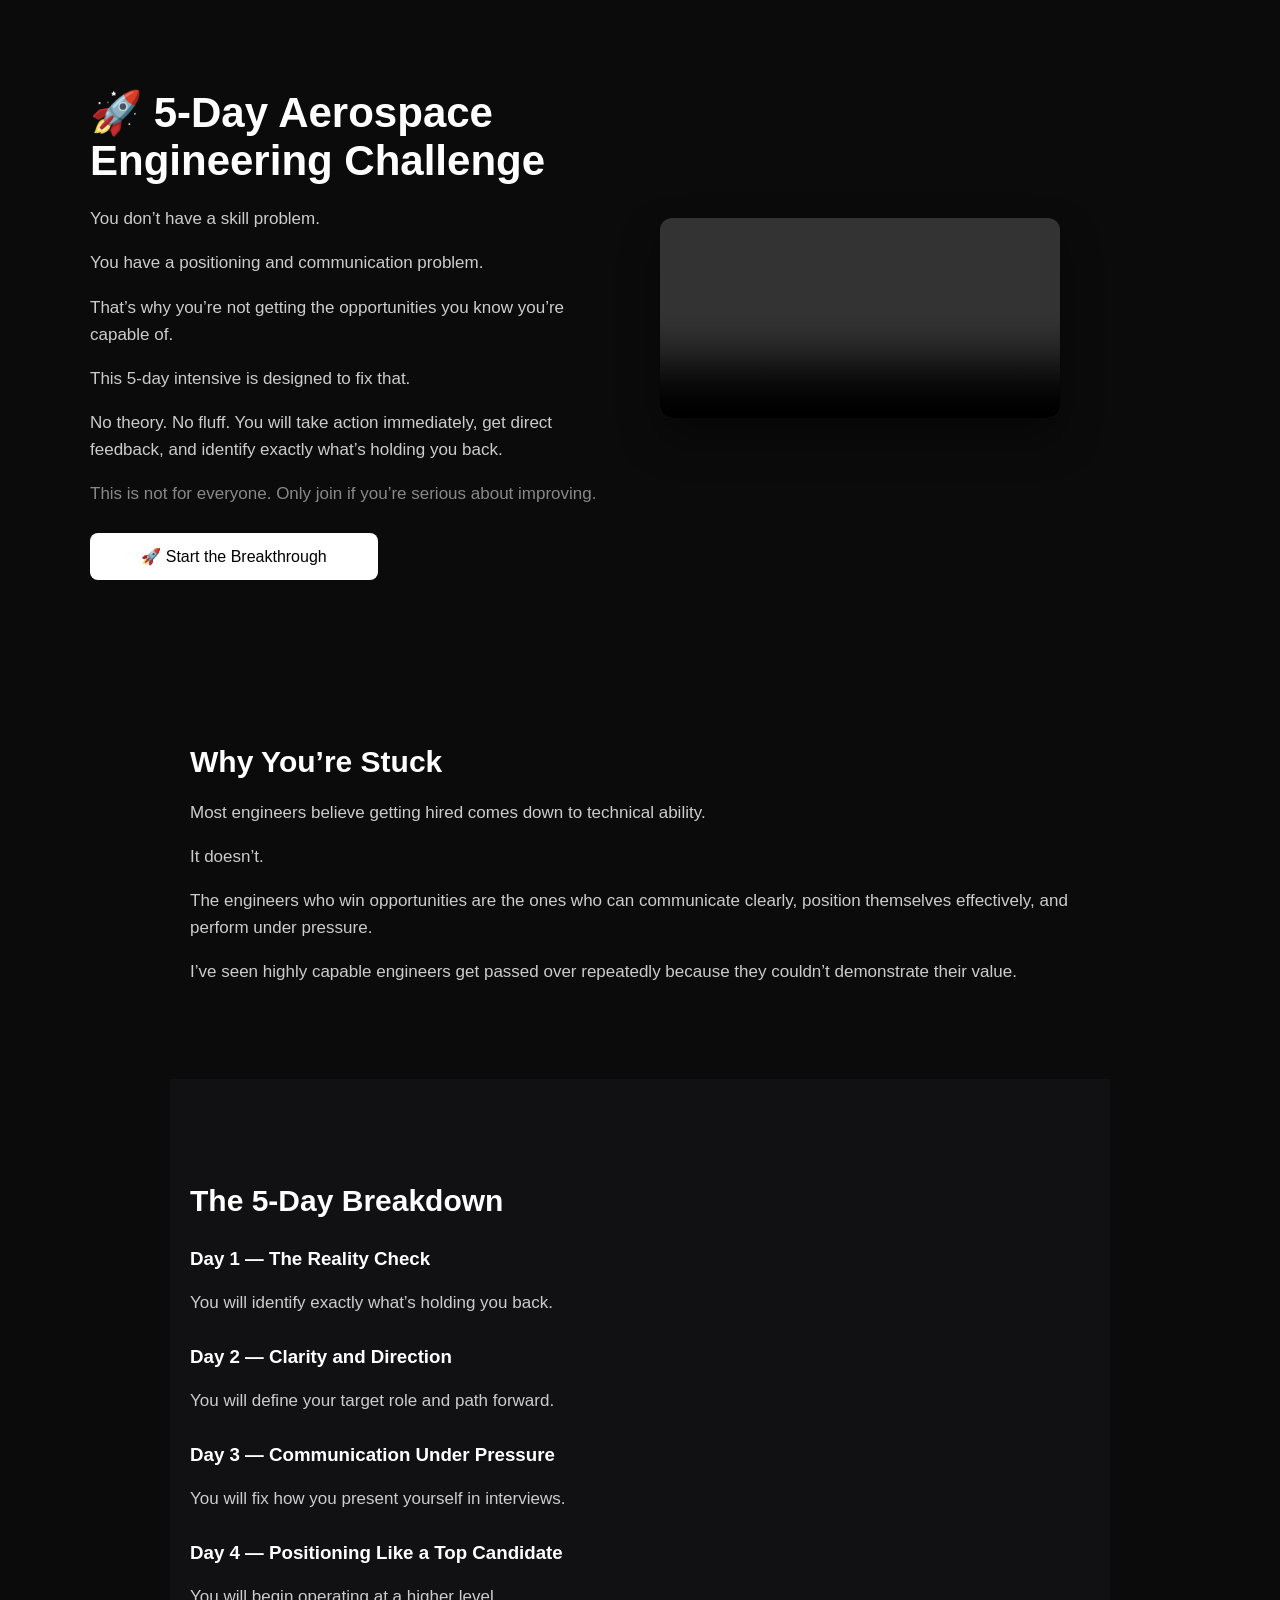
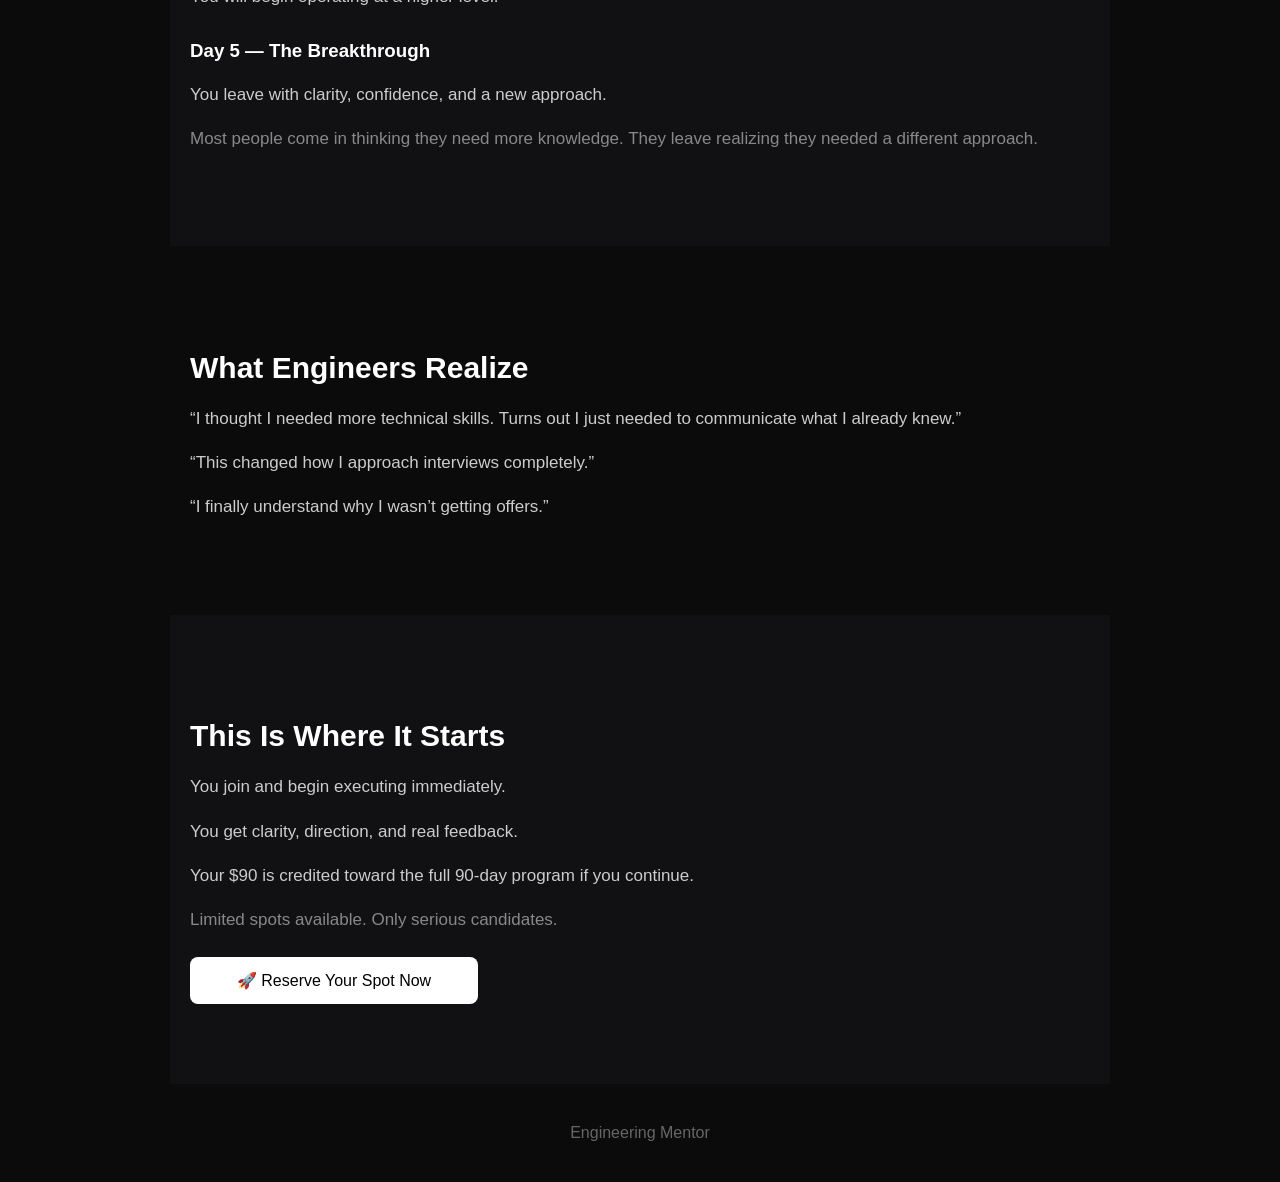
==== challenge.html @ 22283a16 "Updated site to ACT bootcamp offer" ====
<!DOCTYPE html>
<html lang="en">
<head>
<meta charset="UTF-8" />
<title>5-Day Aerospace Engineering Breakthrough | Engineering Mentor</title>
<meta name="viewport" content="width=device-width, initial-scale=1.0" />

<style>
body {
  margin:0;
  font-family:-apple-system,BlinkMacSystemFont,"Segoe UI",Roboto,sans-serif;
  background:#0b0b0c;
  color:white;
}

.container {
  max-width:1100px;
  margin:0 auto;
  padding:60px 20px;
  display:flex;
  gap:40px;
  align-items:center;
}

.section {
  max-width:900px;
  margin:0 auto;
  padding:80px 20px;
}

.dark { background:#111113; }

.text { flex:1; }
.image { flex:1; }

.image video {
  width:100%;
  max-width:400px;
  border-radius:12px;
  box-shadow: 0 20px 40px rgba(0,0,0,0.4);
}

h1 { font-size:42px; margin-bottom:20px; }
h2 { font-size:30px; margin-bottom:20px; }
h3 { margin-top:30px; }

p {
  color:#ccc;
  margin-bottom:14px;
  font-size:17px;
  line-height:1.6;
}

ul {
  padding-left:20px;
  color:#ccc;
}

li { margin-bottom:10px; }

.muted { color:#888; }

.btn {
  display:inline-block;
  width:260px;
  padding:14px;
  margin-top:10px;
  text-align:center;
  border-radius:8px;
  text-decoration:none;
  border:1px solid #333;
  color:white;
}

.btn.primary {
  background:white;
  color:black;
  border:none;
}

.countdown {
  margin-top:15px;
  color:#aaa;
  font-weight:bold;
}

.footer {
  text-align:center;
  padding:40px;
  color:#666;
}
</style>
</head>

<body>

<!-- HERO -->
<div class="container">
  <div class="text">
    <h1>🚀 5-Day Aerospace Engineering Challenge

    </h1>

    <p>You don’t have a skill problem.</p>
    <p>You have a positioning and communication problem.</p>

    <p>
      That’s why you’re not getting the opportunities you know you’re capable of.
    </p>

    <p>
      This 5-day intensive is designed to fix that.
    </p>

    <p>
      No theory. No fluff. You will take action immediately, get direct feedback, and identify exactly what’s holding you back.
    </p>

    <p class="muted">
      This is not for everyone. Only join if you’re serious about improving.
    </p>

    <div class="countdown" id="countdown"></div>

    <a href="https://buy.stripe.com/4gMeVf63De2Vguh4CY6g80l" class="btn primary" target="_blank">
      🚀 Start the Breakthrough
    </a>
  </div>

  <div class="image">
    <video controls autoplay muted playsinline>
      <source src="assets/WebVid.mp4" type="video/mp4">
    </video>
  </div>
</div>

<!-- PROBLEM -->
<div class="section">
  <h2>Why You’re Stuck</h2>

  <p>Most engineers believe getting hired comes down to technical ability.</p>
  <p>It doesn’t.</p>

  <p>
    The engineers who win opportunities are the ones who can communicate clearly, position themselves effectively, and perform under pressure.
  </p>

  <p>
    I’ve seen highly capable engineers get passed over repeatedly because they couldn’t demonstrate their value.
  </p>
</div>

<!-- DAY BREAKDOWN -->
<div class="section dark">
  <h2>The 5-Day Breakdown</h2>

  <h3>Day 1 — The Reality Check</h3>
  <p>You will identify exactly what’s holding you back.</p>

  <h3>Day 2 — Clarity and Direction</h3>
  <p>You will define your target role and path forward.</p>

  <h3>Day 3 — Communication Under Pressure</h3>
  <p>You will fix how you present yourself in interviews.</p>

  <h3>Day 4 — Positioning Like a Top Candidate</h3>
  <p>You will begin operating at a higher level.</p>

  <h3>Day 5 — The Breakthrough</h3>
  <p>You leave with clarity, confidence, and a new approach.</p>

  <p class="muted">
    Most people come in thinking they need more knowledge.  
    They leave realizing they needed a different approach.
  </p>
</div>

<!-- TESTIMONIALS -->
<div class="section">
  <h2>What Engineers Realize</h2>

  <p>
    “I thought I needed more technical skills. Turns out I just needed to communicate what I already knew.”
  </p>

  <p>
    “This changed how I approach interviews completely.”
  </p>

  <p>
    “I finally understand why I wasn’t getting offers.”
  </p>
</div>

<!-- CTA -->
<div class="section dark">
  <h2>This Is Where It Starts</h2>

  <p>
    You join and begin executing immediately.
  </p>

  <p>
    You get clarity, direction, and real feedback.
  </p>

  <p>
    Your $90 is credited toward the full 90-day program if you continue.
  </p>

  <p class="muted">
    Limited spots available. Only serious candidates.
  </p>

  <a href="https://buy.stripe.com/4gMeVf63De2Vguh4CY6g80l" class="btn primary" target="_blank">
      🚀 Reserve Your Spot Now
  </a>
</div>

<!-- FOOTER -->
<div class="footer">
  Engineering Mentor
</div>

<!-- COUNTDOWN SCRIPT -->
<script>
function getDeadline() {
  const now = new Date();
  let deadline = new Date(now.getFullYear(), now.getMonth(), 10);
  if (now > deadline) {
    deadline = new Date(now.getFullYear(), now.getMonth() + 1, 10);
  }
  return deadline;
}

<script>
const countdownKey = "challengeCountdown";

function getDeadline() {
  let saved = localStorage.getItem(countdownKey);

  if (!saved) {
    const now = new Date().getTime();
    const deadline = now + (48 * 60 * 60 * 1000); // 48 hours
    localStorage.setItem(countdownKey, deadline);
    return deadline;
  }

  return parseInt(saved);
}

function updateCountdown() {
  const now = new Date().getTime();
  const deadline = getDeadline();
  const distance = deadline - now;

  if (distance <= 0) {
    localStorage.removeItem(countdownKey);
    return;
  }

  const hours = Math.floor((distance / (1000 * 60 * 60)));
  const minutes = Math.floor((distance % (1000 * 60 * 60)) / (1000 * 60));

  document.getElementById("countdown").innerHTML =
    "⏳ Spots closing in: " + hours + "h " + minutes + "m";
}

setInterval(updateCountdown, 1000);
</script>

</body>
</html>
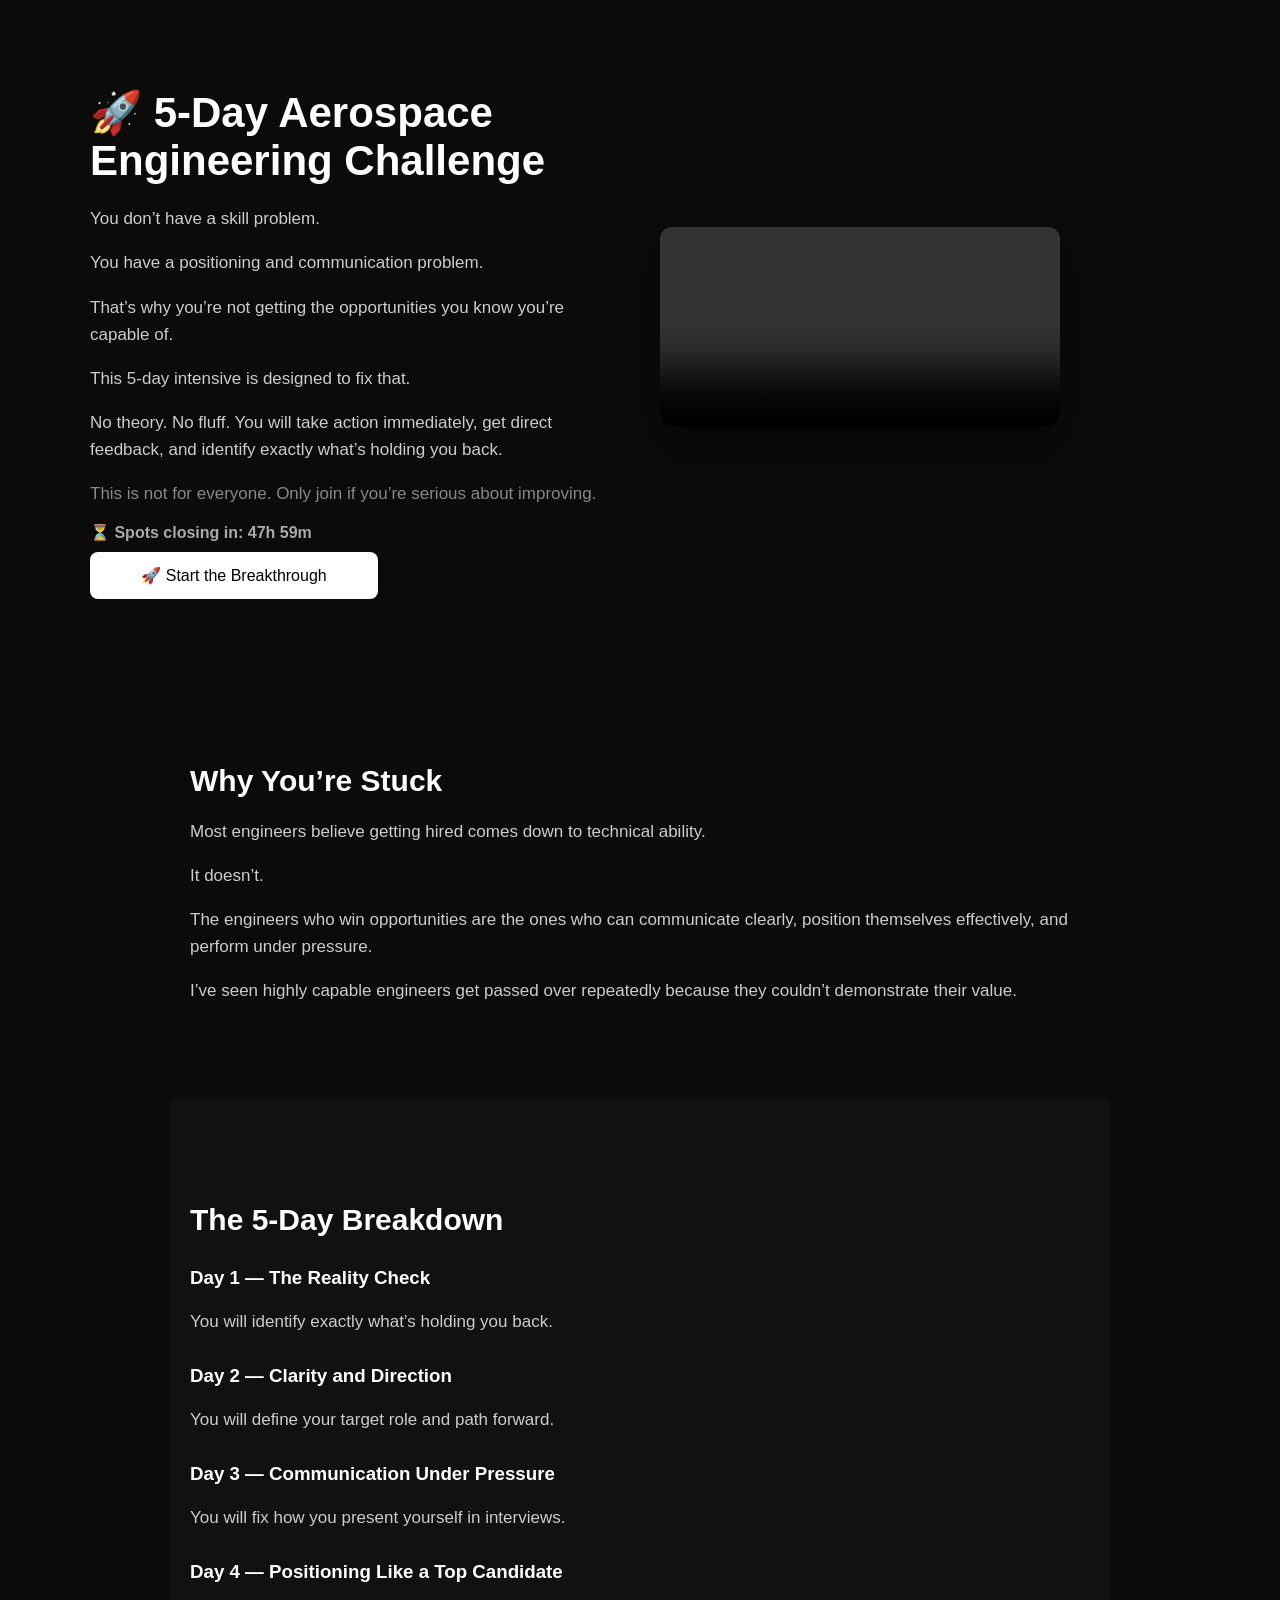
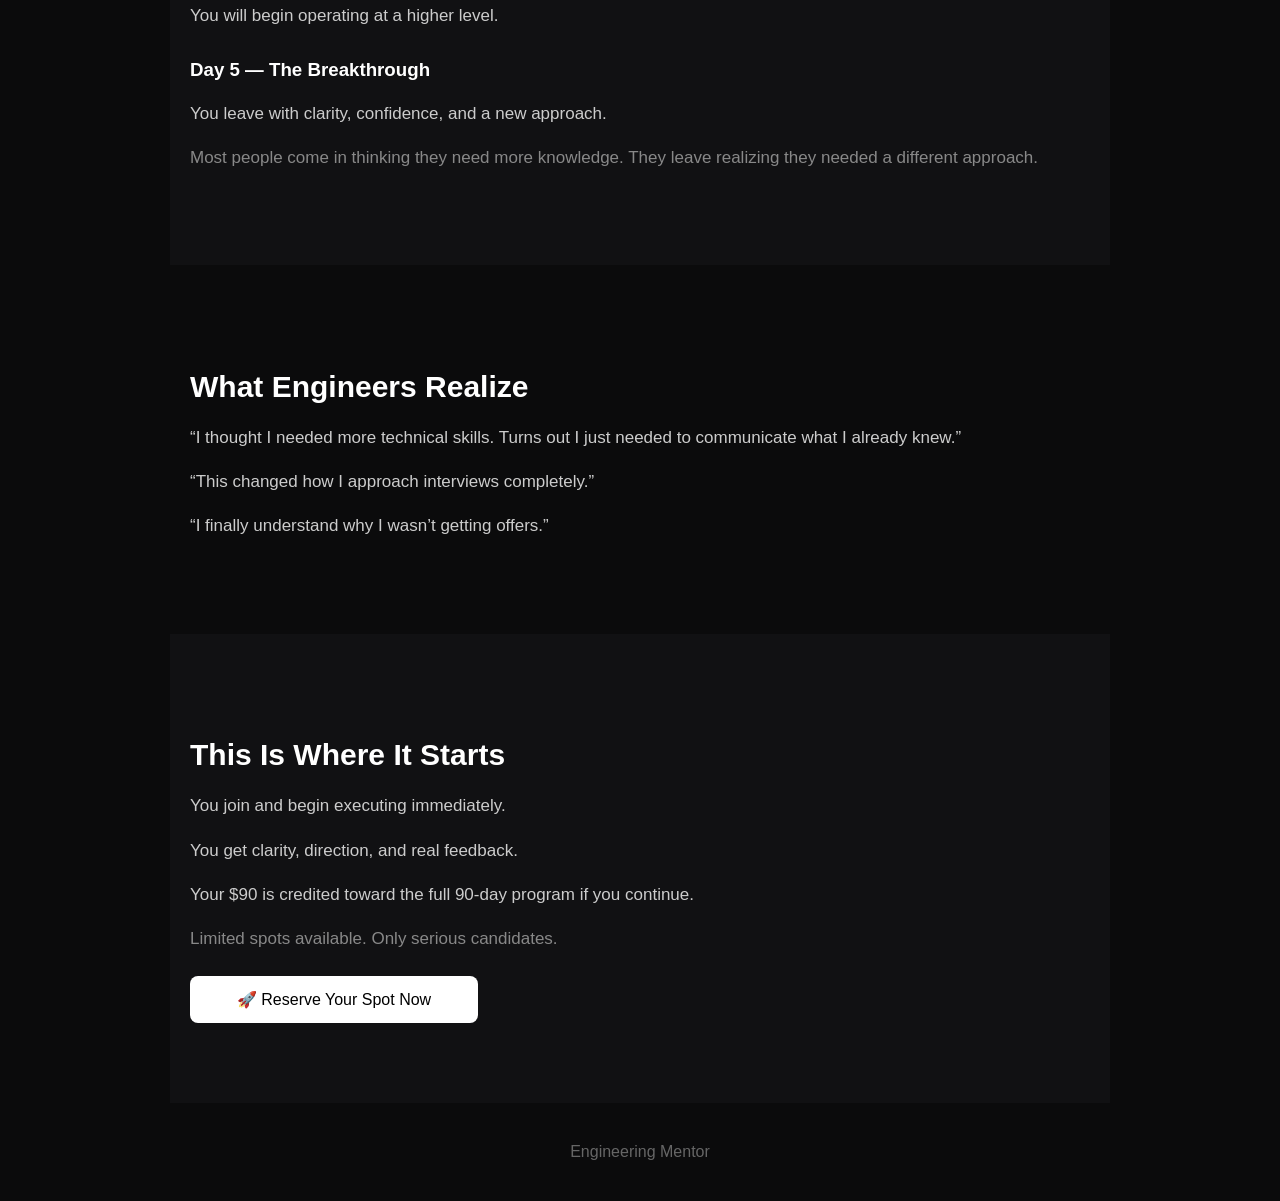
==== commit 1a9af5e8: "Updated site to ACT bootcamp offer" ====
--- a/challenge.html
+++ b/challenge.html
@@ -97,9 +97,7 @@
 <!-- HERO -->
 <div class="container">
   <div class="text">
-    <h1>🚀 5-Day Aerospace Engineering Challenge
-
-    </h1>
+    <h1>🚀 5-Day Aerospace Engineering Challenge</h1>
 
     <p>You don’t have a skill problem.</p>
     <p>You have a positioning and communication problem.</p>
@@ -222,17 +220,7 @@
   Engineering Mentor
 </div>
 
-<!-- COUNTDOWN SCRIPT -->
-<script>
-function getDeadline() {
-  const now = new Date();
-  let deadline = new Date(now.getFullYear(), now.getMonth(), 10);
-  if (now > deadline) {
-    deadline = new Date(now.getFullYear(), now.getMonth() + 1, 10);
-  }
-  return deadline;
-}
-
+<!-- FIXED COUNTDOWN SCRIPT -->
 <script>
 const countdownKey = "challengeCountdown";
 
@@ -241,7 +229,7 @@
 
   if (!saved) {
     const now = new Date().getTime();
-    const deadline = now + (48 * 60 * 60 * 1000); // 48 hours
+    const deadline = now + (48 * 60 * 60 * 1000);
     localStorage.setItem(countdownKey, deadline);
     return deadline;
   }
@@ -256,16 +244,18 @@
 
   if (distance <= 0) {
     localStorage.removeItem(countdownKey);
+    document.getElementById("countdown").innerHTML = "⏳ Spots closing soon...";
     return;
   }
 
-  const hours = Math.floor((distance / (1000 * 60 * 60)));
+  const hours = Math.floor(distance / (1000 * 60 * 60));
   const minutes = Math.floor((distance % (1000 * 60 * 60)) / (1000 * 60));
 
   document.getElementById("countdown").innerHTML =
     "⏳ Spots closing in: " + hours + "h " + minutes + "m";
 }
 
+updateCountdown();
 setInterval(updateCountdown, 1000);
 </script>
 
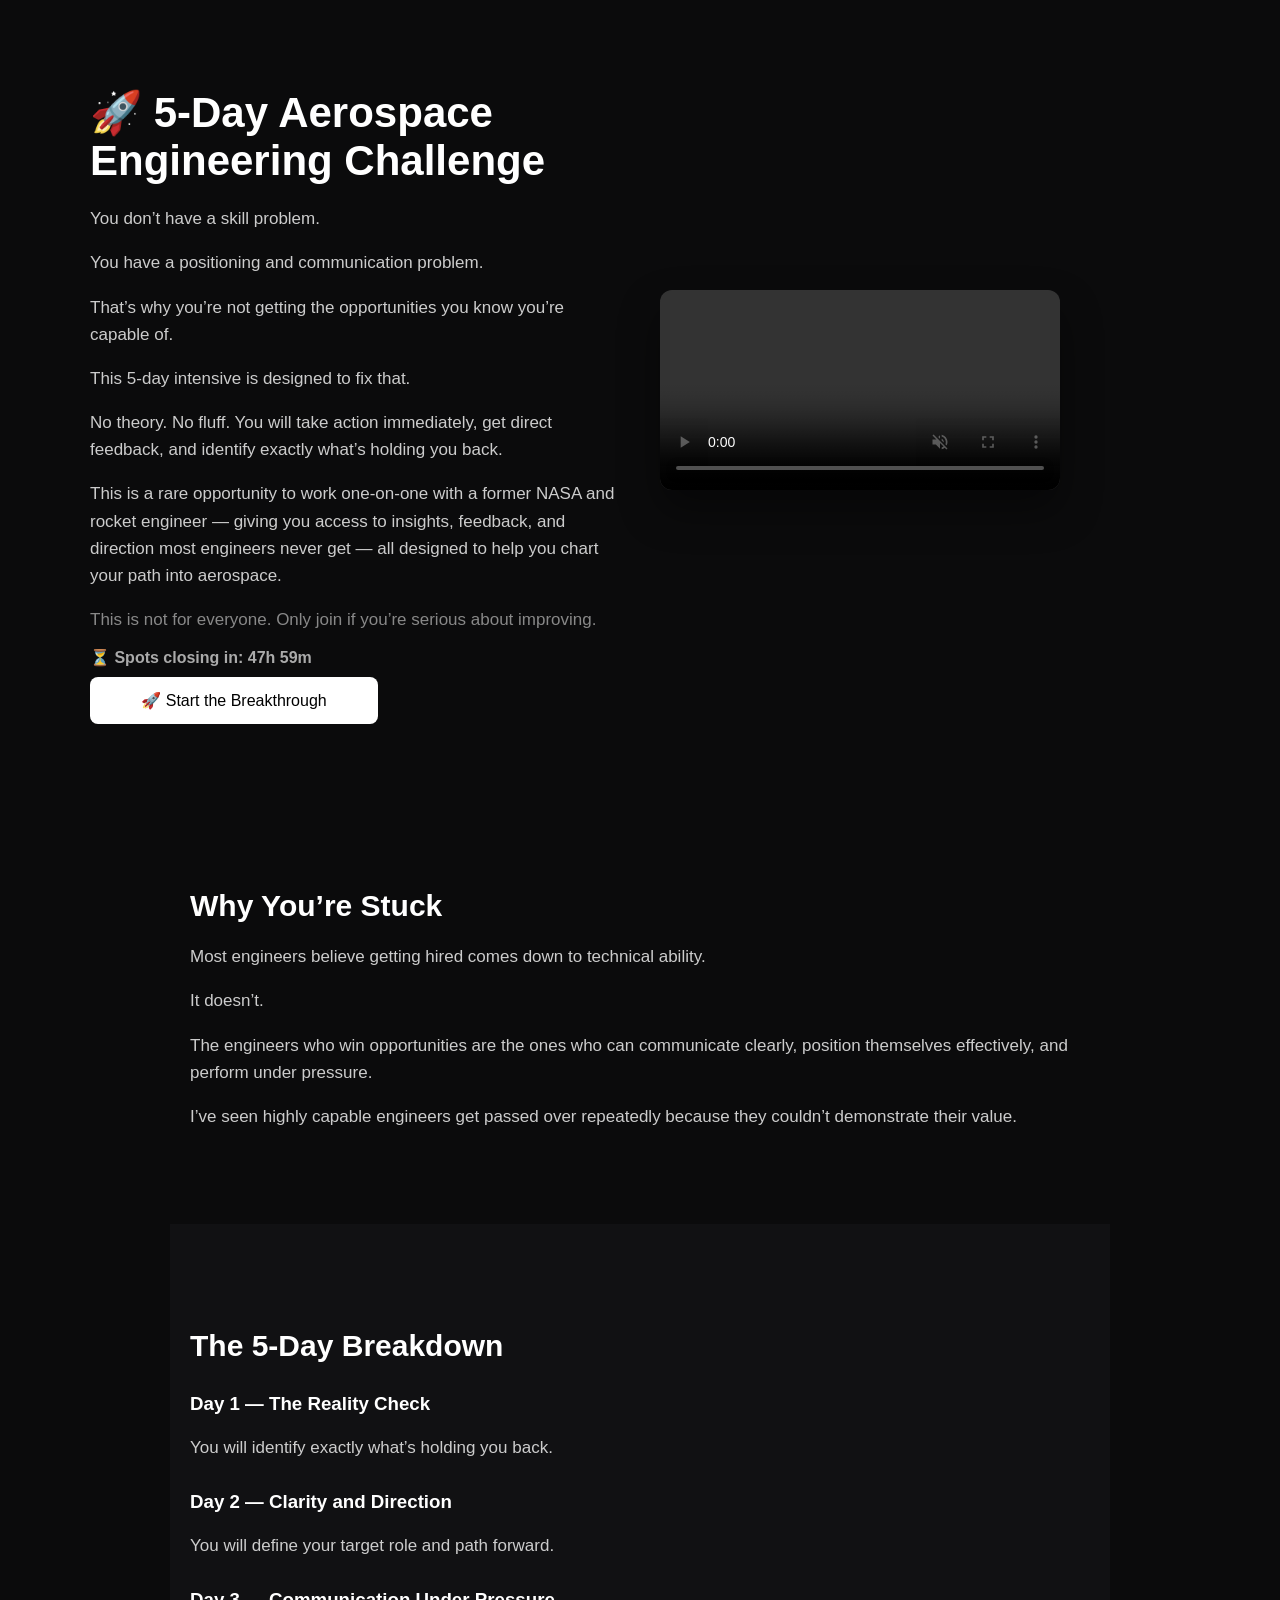
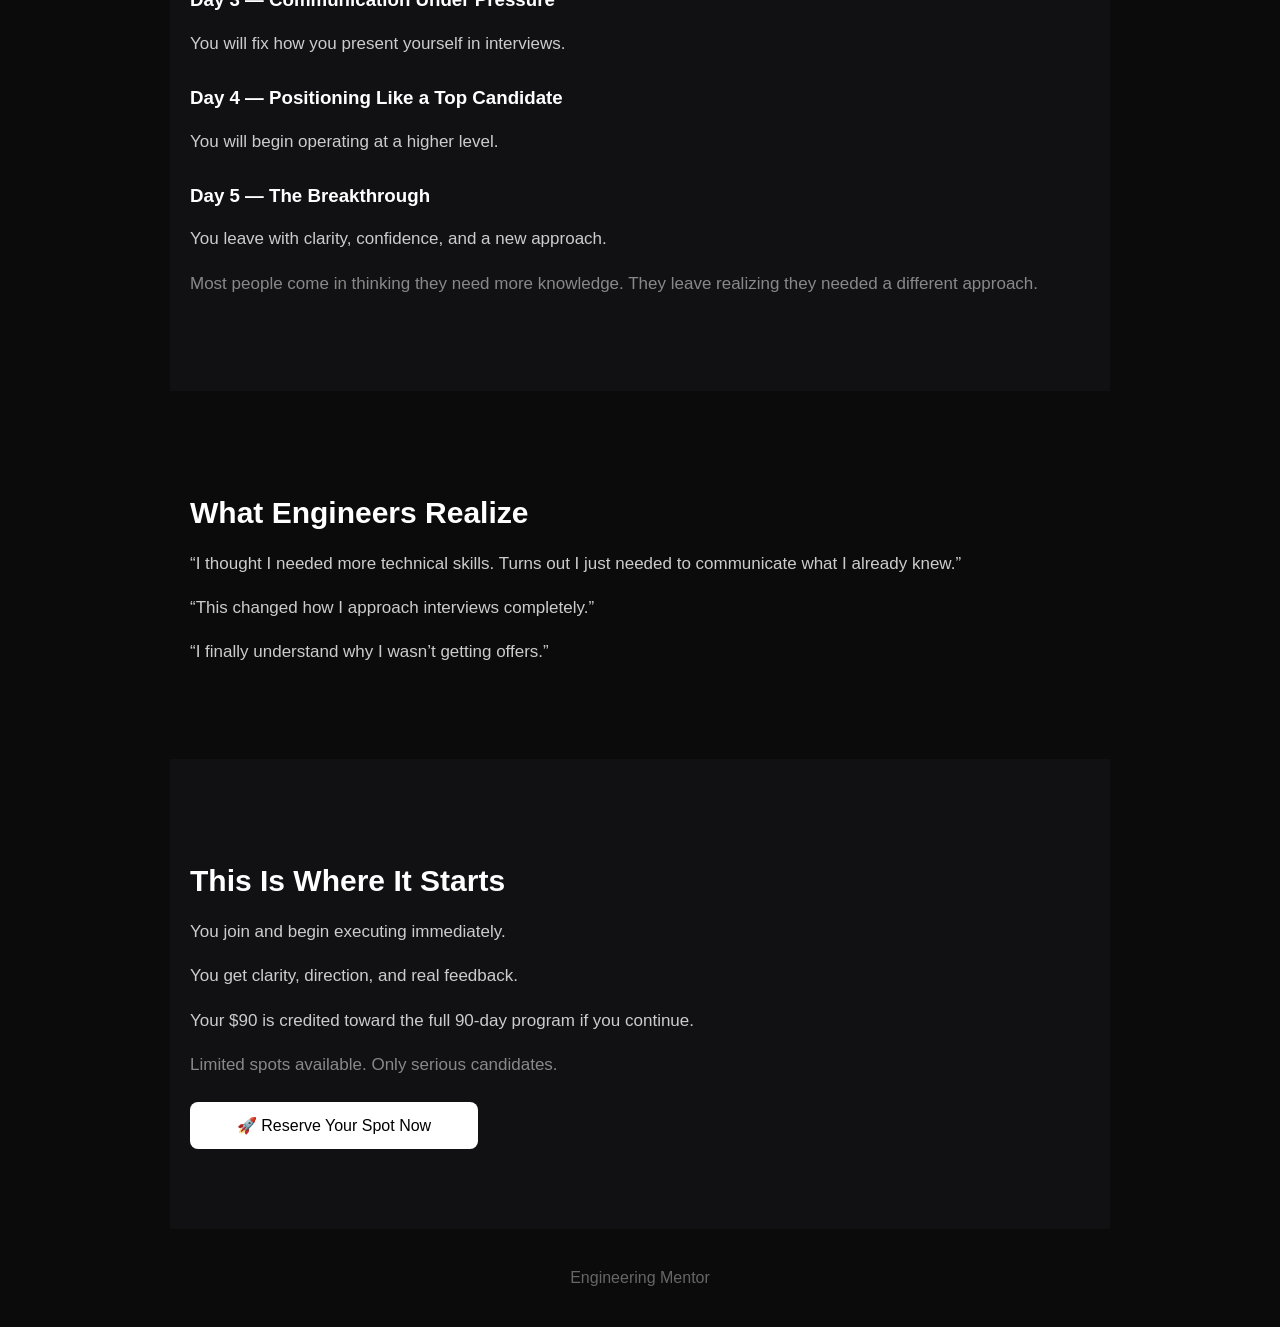
==== commit ad5266bd: "Updated site to ACT bootcamp offer" ====
--- a/challenge.html
+++ b/challenge.html
@@ -113,6 +113,9 @@
     <p>
       No theory. No fluff. You will take action immediately, get direct feedback, and identify exactly what’s holding you back.
     </p>
+    <p>
+  This is a rare opportunity to work one-on-one with a former NASA and rocket engineer — giving you access to insights, feedback, and direction most engineers never get — all designed to help you chart your path into aerospace.
+</p>
 
     <p class="muted">
       This is not for everyone. Only join if you’re serious about improving.
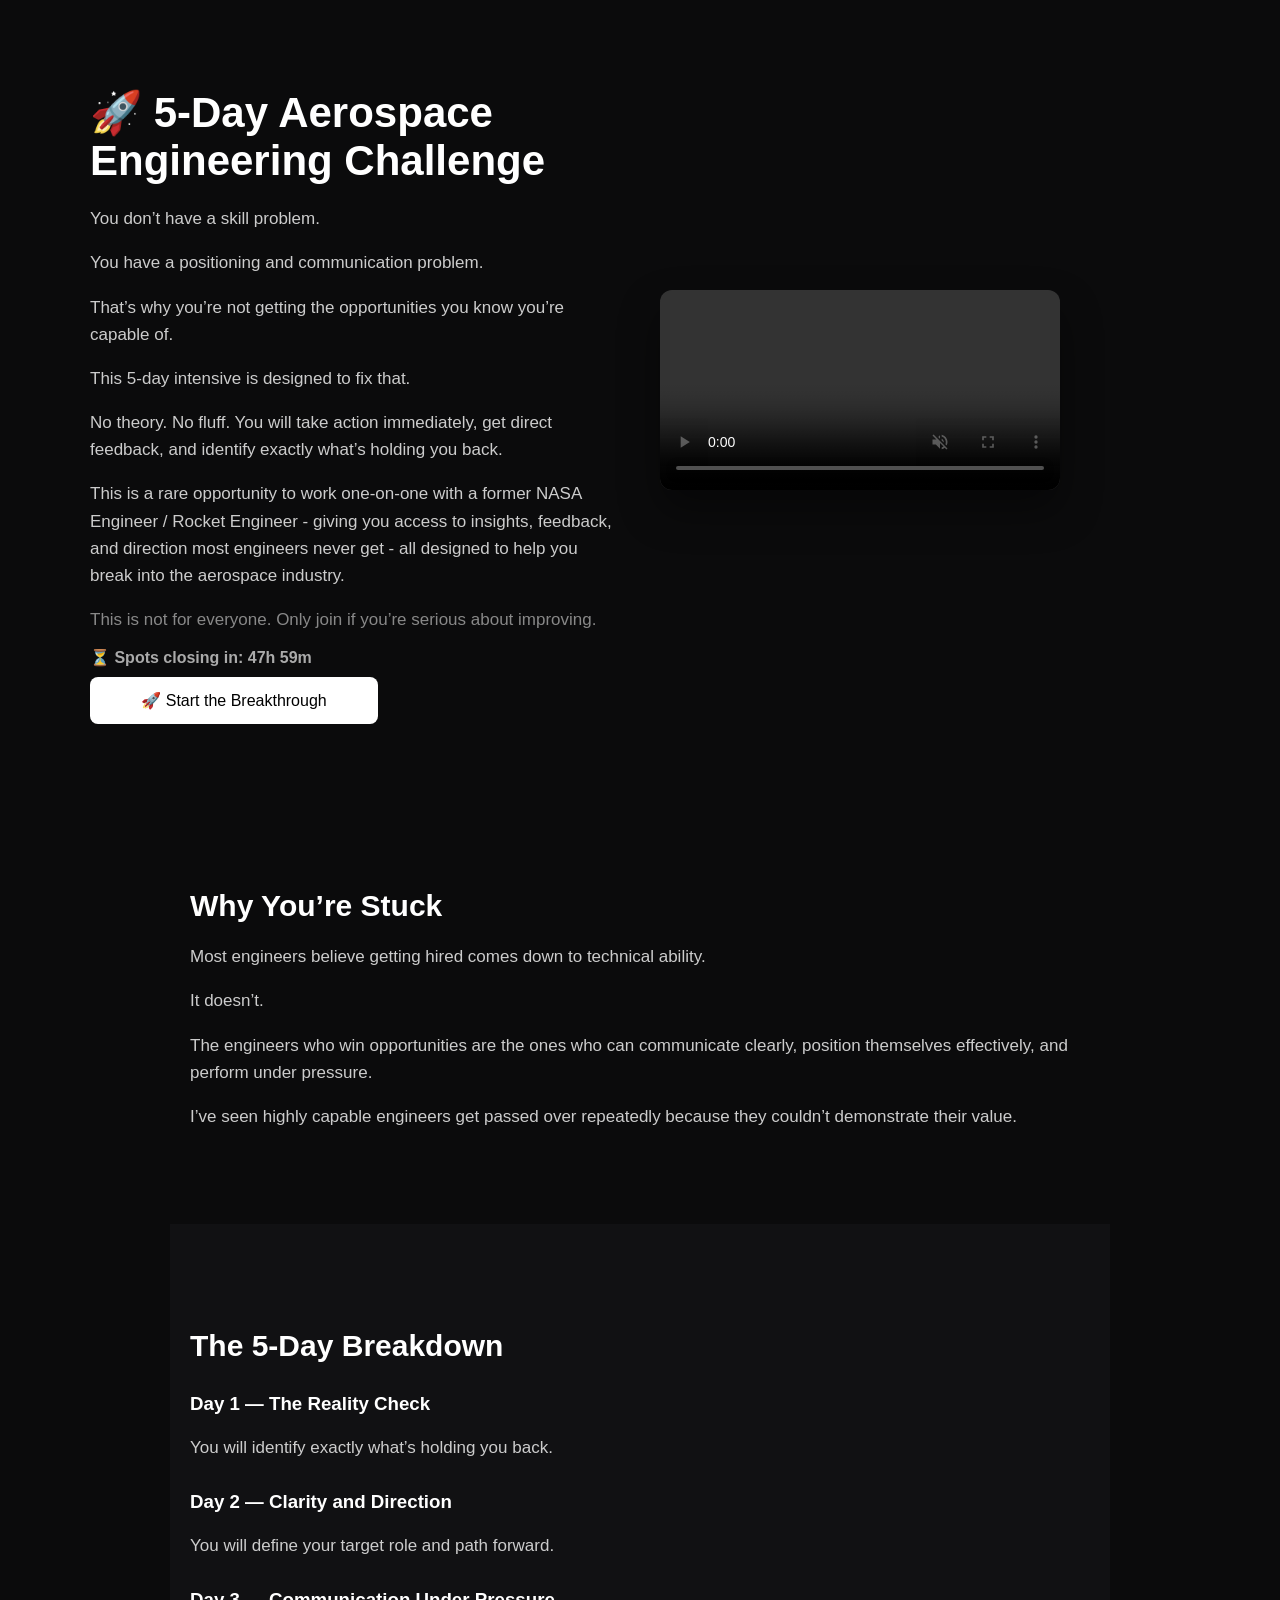
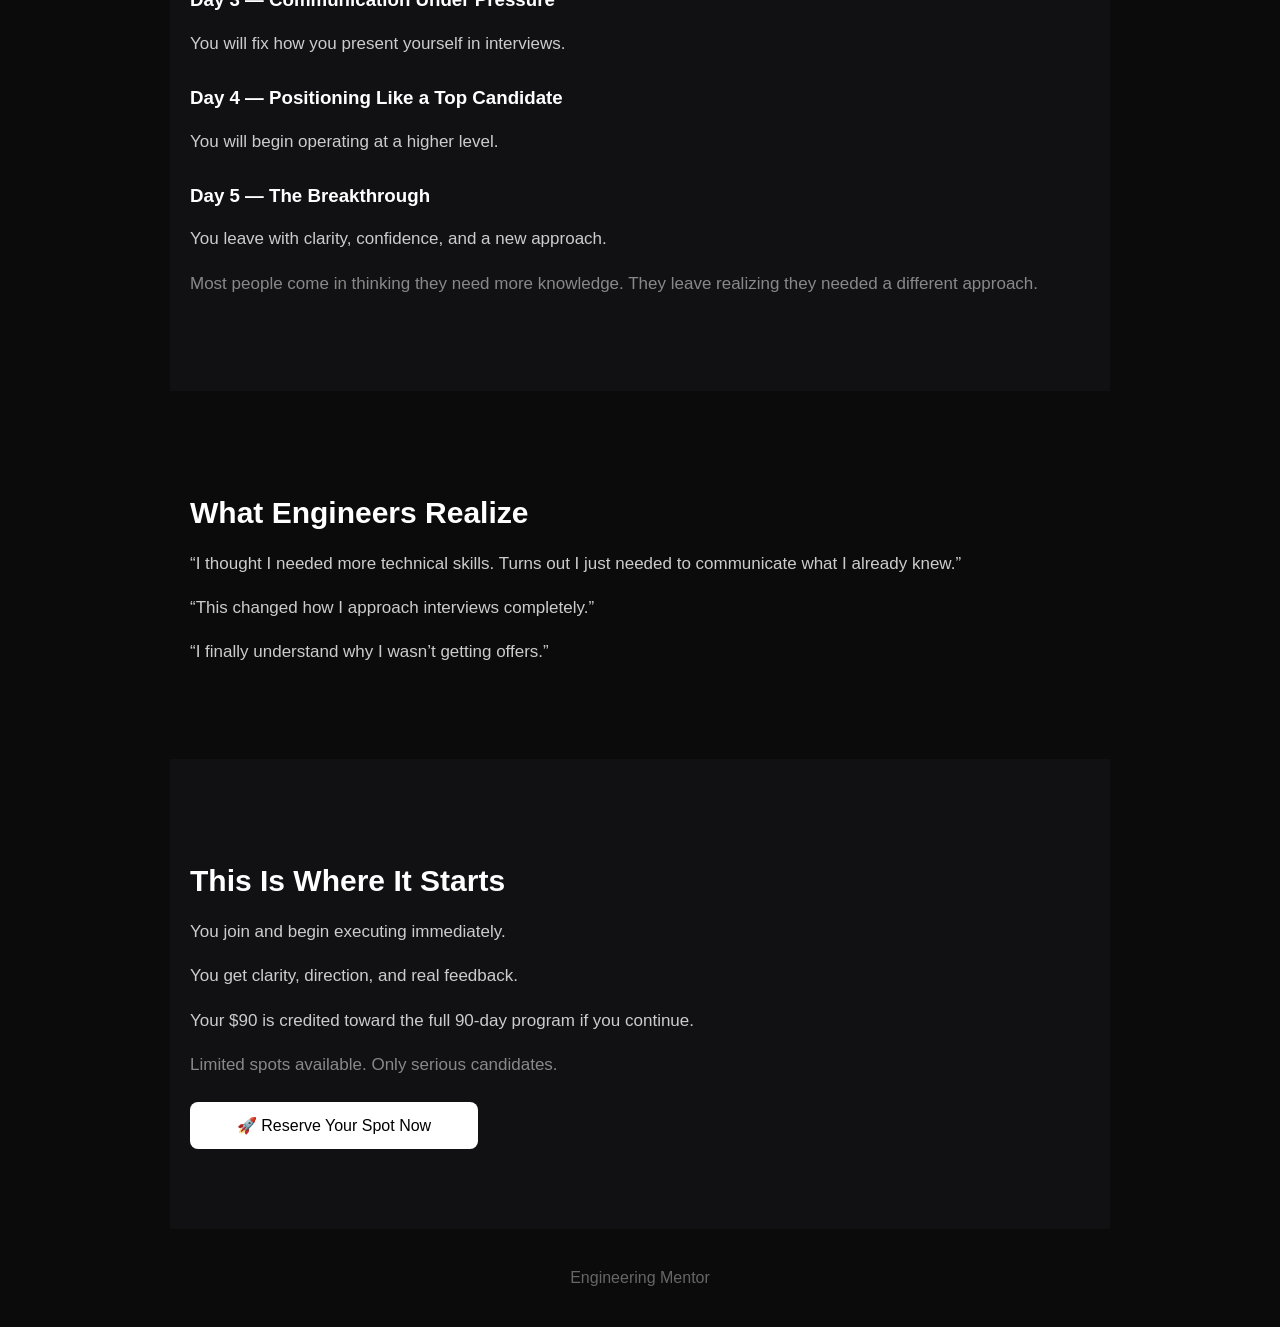
==== commit 6711a7cd: "Updated site to ACT bootcamp offer" ====
--- a/challenge.html
+++ b/challenge.html
@@ -114,7 +114,7 @@
       No theory. No fluff. You will take action immediately, get direct feedback, and identify exactly what’s holding you back.
     </p>
     <p>
-  This is a rare opportunity to work one-on-one with a former NASA and rocket engineer — giving you access to insights, feedback, and direction most engineers never get — all designed to help you chart your path into aerospace.
+  This is a rare opportunity to work one-on-one with a former NASA Engineer / Rocket Engineer - giving you access to insights, feedback, and direction most engineers never get - all designed to help you break into the aerospace industry.
 </p>
 
     <p class="muted">
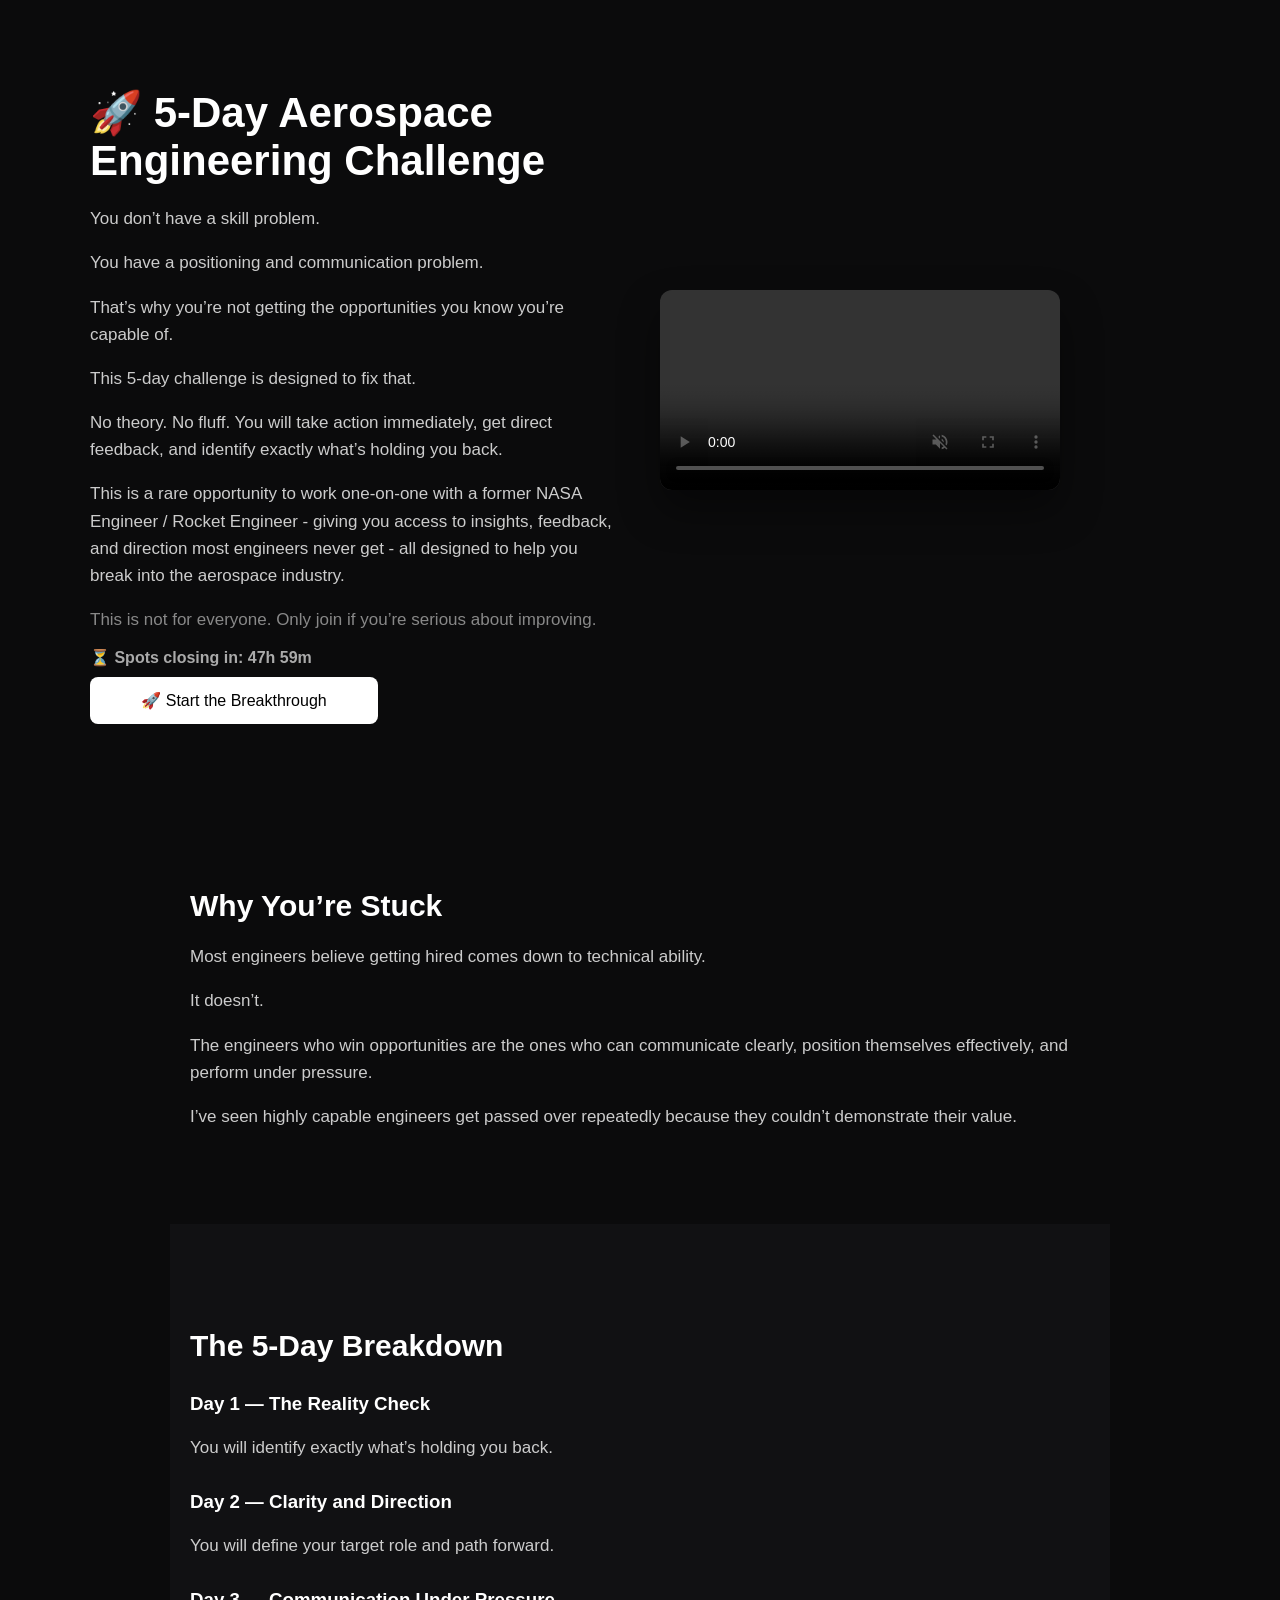
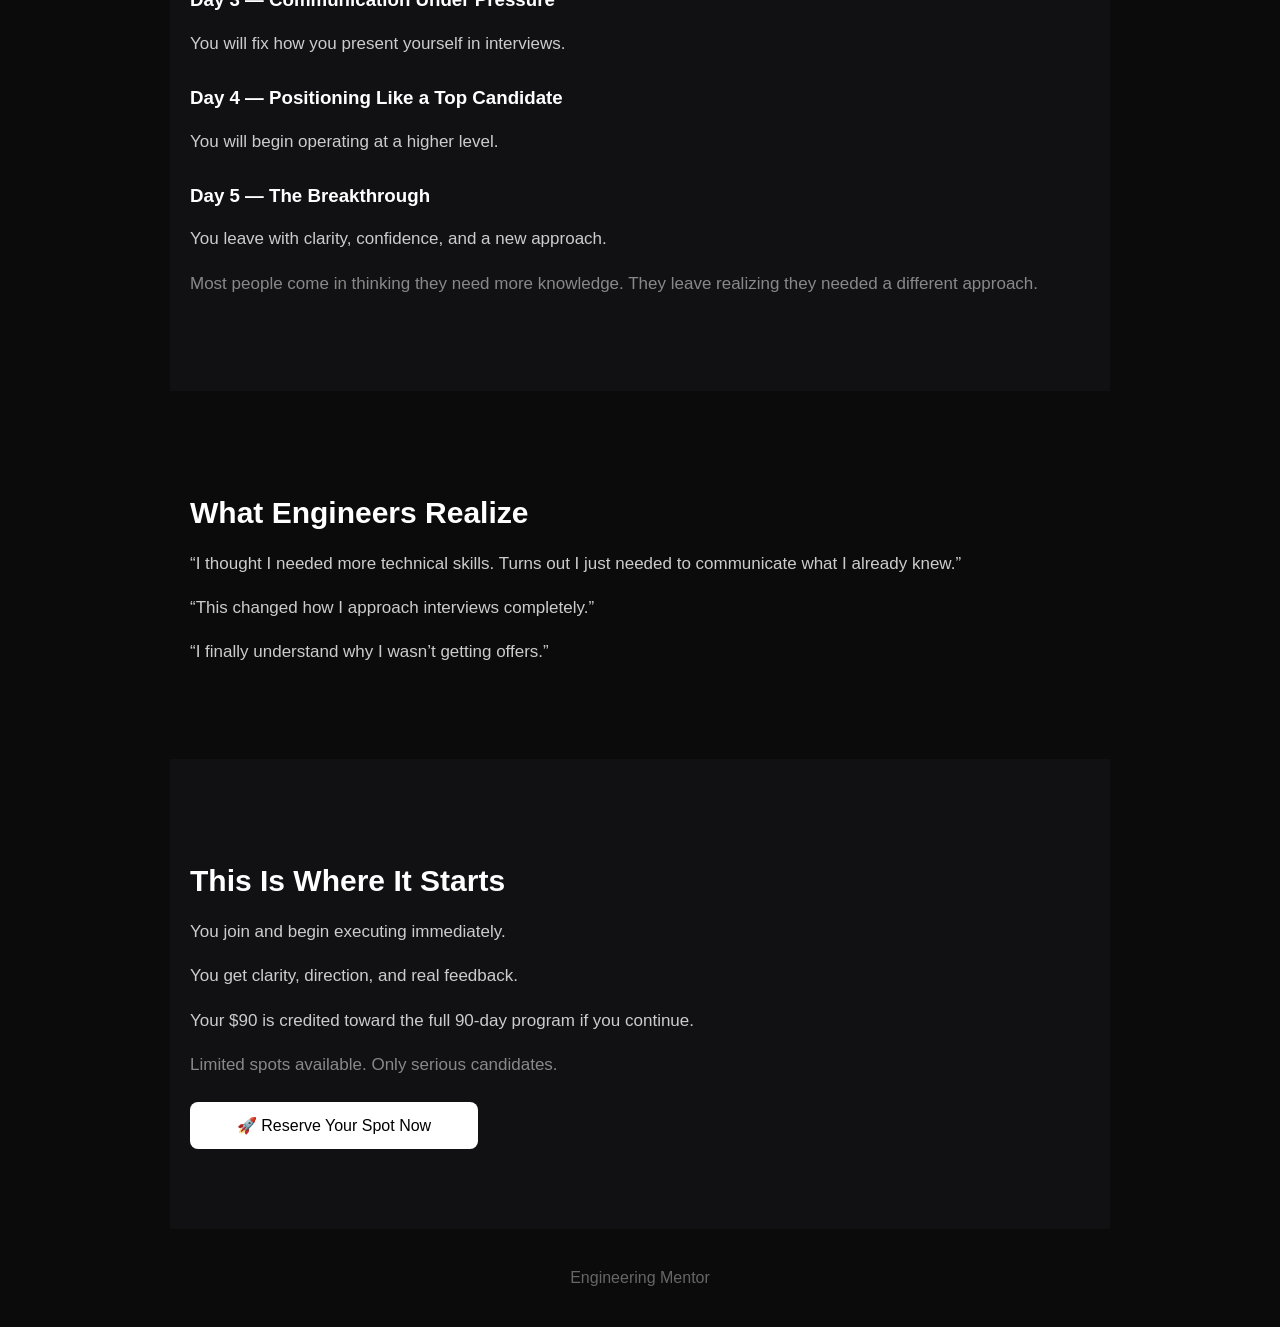
==== commit 54b013a2: "Updated site to ACT bootcamp offer" ====
--- a/challenge.html
+++ b/challenge.html
@@ -107,7 +107,7 @@
     </p>
 
     <p>
-      This 5-day intensive is designed to fix that.
+      This 5-day challenge is designed to fix that.
     </p>
 
     <p>
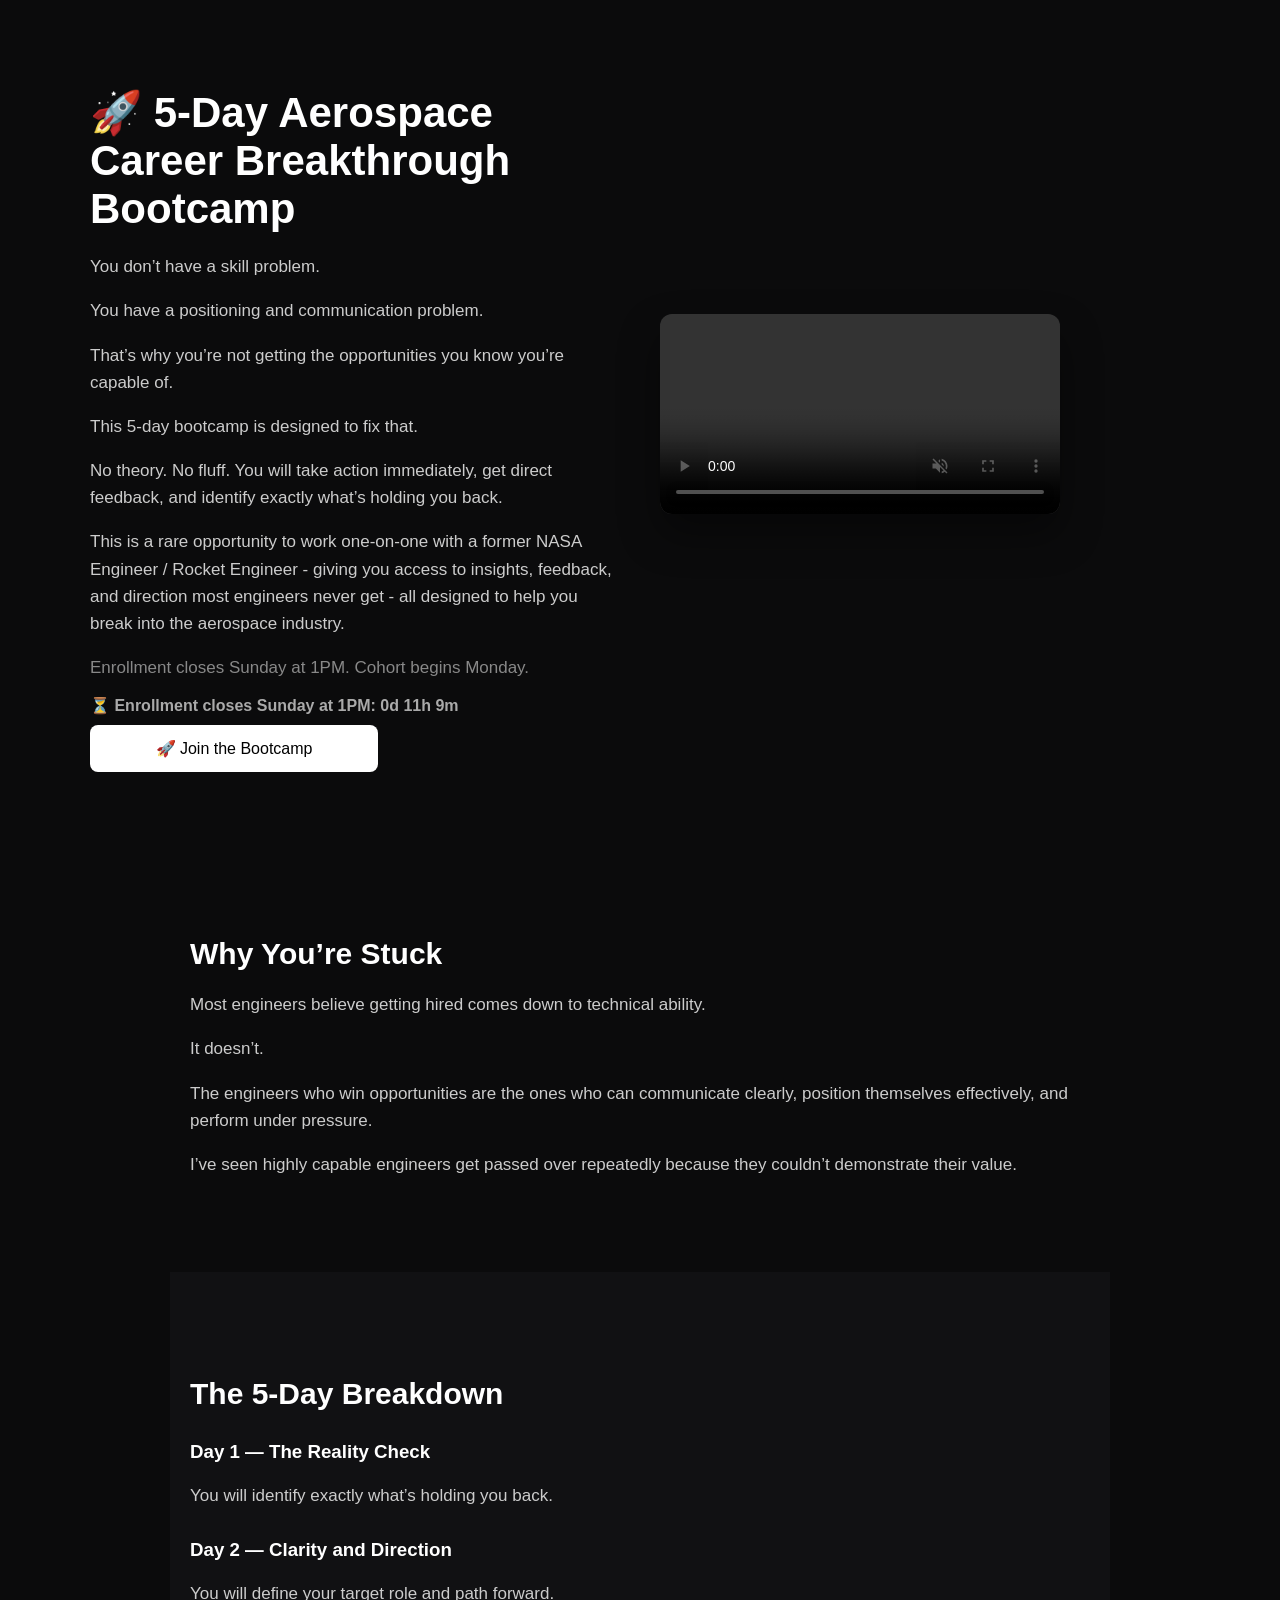
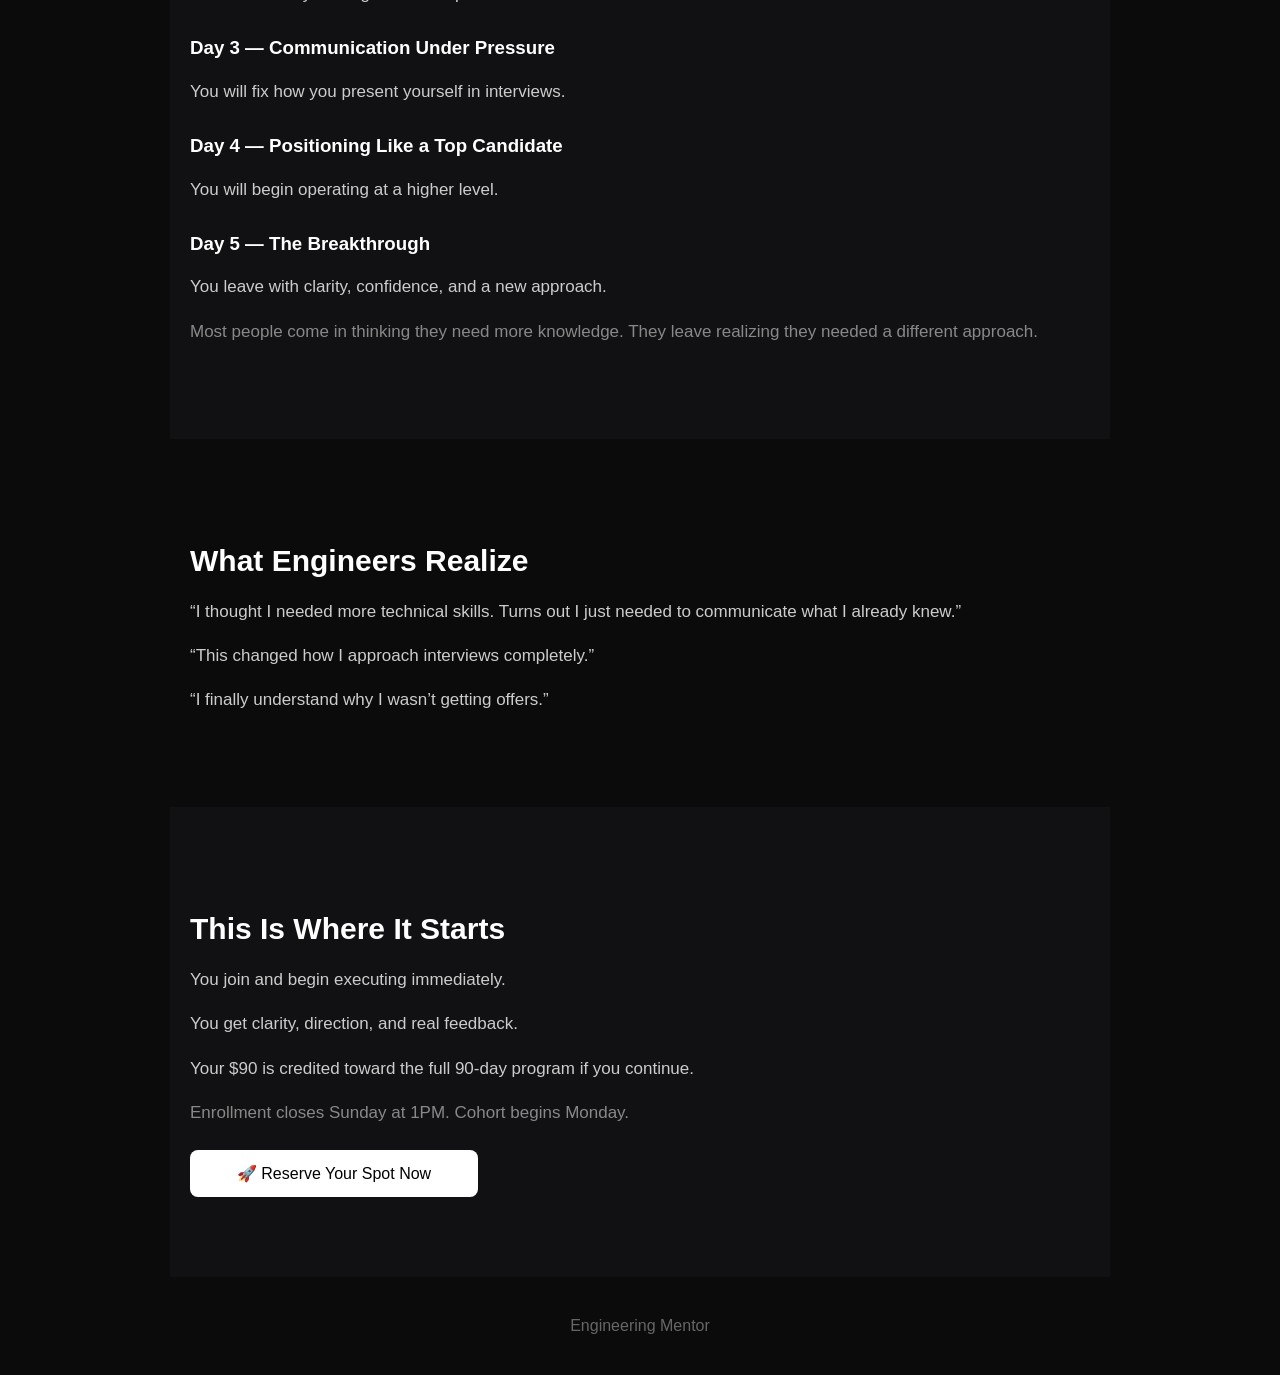
==== commit 068e2633: "Updated site to ACT bootcamp offer" ====
--- a/challenge.html
+++ b/challenge.html
@@ -2,7 +2,7 @@
 <html lang="en">
 <head>
 <meta charset="UTF-8" />
-<title>5-Day Aerospace Engineering Breakthrough | Engineering Mentor</title>
+<title>5-Day Aerospace Career Breakthrough Bootcamp | Engineering Mentor</title>
 <meta name="viewport" content="width=device-width, initial-scale=1.0" />
 
 <style>
@@ -89,6 +89,26 @@
   padding:40px;
   color:#666;
 }
+
+/* MOBILE FIX ONLY */
+@media (max-width:768px){
+  .container {
+    flex-direction: column;
+  }
+
+  .image {
+    order: -1;
+    width: 100%;
+  }
+
+  .image video {
+    max-width: 100%;
+  }
+
+  .text {
+    width: 100%;
+  }
+}
 </style>
 </head>
 
@@ -97,7 +117,7 @@
 <!-- HERO -->
 <div class="container">
   <div class="text">
-    <h1>🚀 5-Day Aerospace Engineering Challenge</h1>
+    <h1>🚀 5-Day Aerospace Career Breakthrough Bootcamp</h1>
 
     <p>You don’t have a skill problem.</p>
     <p>You have a positioning and communication problem.</p>
@@ -107,24 +127,25 @@
     </p>
 
     <p>
-      This 5-day challenge is designed to fix that.
+      This 5-day bootcamp is designed to fix that.
     </p>
 
     <p>
       No theory. No fluff. You will take action immediately, get direct feedback, and identify exactly what’s holding you back.
     </p>
-    <p>
-  This is a rare opportunity to work one-on-one with a former NASA Engineer / Rocket Engineer - giving you access to insights, feedback, and direction most engineers never get - all designed to help you break into the aerospace industry.
-</p>
+
+    <p>
+      This is a rare opportunity to work one-on-one with a former NASA Engineer / Rocket Engineer - giving you access to insights, feedback, and direction most engineers never get - all designed to help you break into the aerospace industry.
+    </p>
 
     <p class="muted">
-      This is not for everyone. Only join if you’re serious about improving.
+      Enrollment closes Sunday at 1PM. Cohort begins Monday.
     </p>
 
     <div class="countdown" id="countdown"></div>
 
     <a href="https://buy.stripe.com/4gMeVf63De2Vguh4CY6g80l" class="btn primary" target="_blank">
-      🚀 Start the Breakthrough
+      🚀 Join the Bootcamp
     </a>
   </div>
 
@@ -210,7 +231,7 @@
   </p>
 
   <p class="muted">
-    Limited spots available. Only serious candidates.
+    Enrollment closes Sunday at 1PM. Cohort begins Monday.
   </p>
 
   <a href="https://buy.stripe.com/4gMeVf63De2Vguh4CY6g80l" class="btn primary" target="_blank">
@@ -223,39 +244,36 @@
   Engineering Mentor
 </div>
 
-<!-- FIXED COUNTDOWN SCRIPT -->
+<!-- WEEKLY COUNTDOWN SCRIPT (WORKING) -->
 <script>
-const countdownKey = "challengeCountdown";
-
-function getDeadline() {
-  let saved = localStorage.getItem(countdownKey);
-
-  if (!saved) {
-    const now = new Date().getTime();
-    const deadline = now + (48 * 60 * 60 * 1000);
-    localStorage.setItem(countdownKey, deadline);
-    return deadline;
-  }
-
-  return parseInt(saved);
+function getNextSundayDeadline() {
+  const now = new Date();
+  const deadline = new Date(now);
+
+  const day = now.getDay();
+  const daysUntilSunday = (7 - day) % 7;
+
+  deadline.setDate(now.getDate() + daysUntilSunday);
+  deadline.setHours(13, 0, 0, 0);
+
+  if (now > deadline) {
+    deadline.setDate(deadline.getDate() + 7);
+  }
+
+  return deadline;
 }
 
 function updateCountdown() {
-  const now = new Date().getTime();
-  const deadline = getDeadline();
+  const now = new Date();
+  const deadline = getNextSundayDeadline();
   const distance = deadline - now;
 
-  if (distance <= 0) {
-    localStorage.removeItem(countdownKey);
-    document.getElementById("countdown").innerHTML = "⏳ Spots closing soon...";
-    return;
-  }
-
-  const hours = Math.floor(distance / (1000 * 60 * 60));
-  const minutes = Math.floor((distance % (1000 * 60 * 60)) / (1000 * 60));
+  const days = Math.floor(distance / (1000 * 60 * 60 * 24));
+  const hours = Math.floor((distance / (1000 * 60 * 60)) % 24);
+  const minutes = Math.floor((distance / (1000 * 60)) % 60);
 
   document.getElementById("countdown").innerHTML =
-    "⏳ Spots closing in: " + hours + "h " + minutes + "m";
+    "⏳ Enrollment closes Sunday at 1PM: " + days + "d " + hours + "h " + minutes + "m";
 }
 
 updateCountdown();
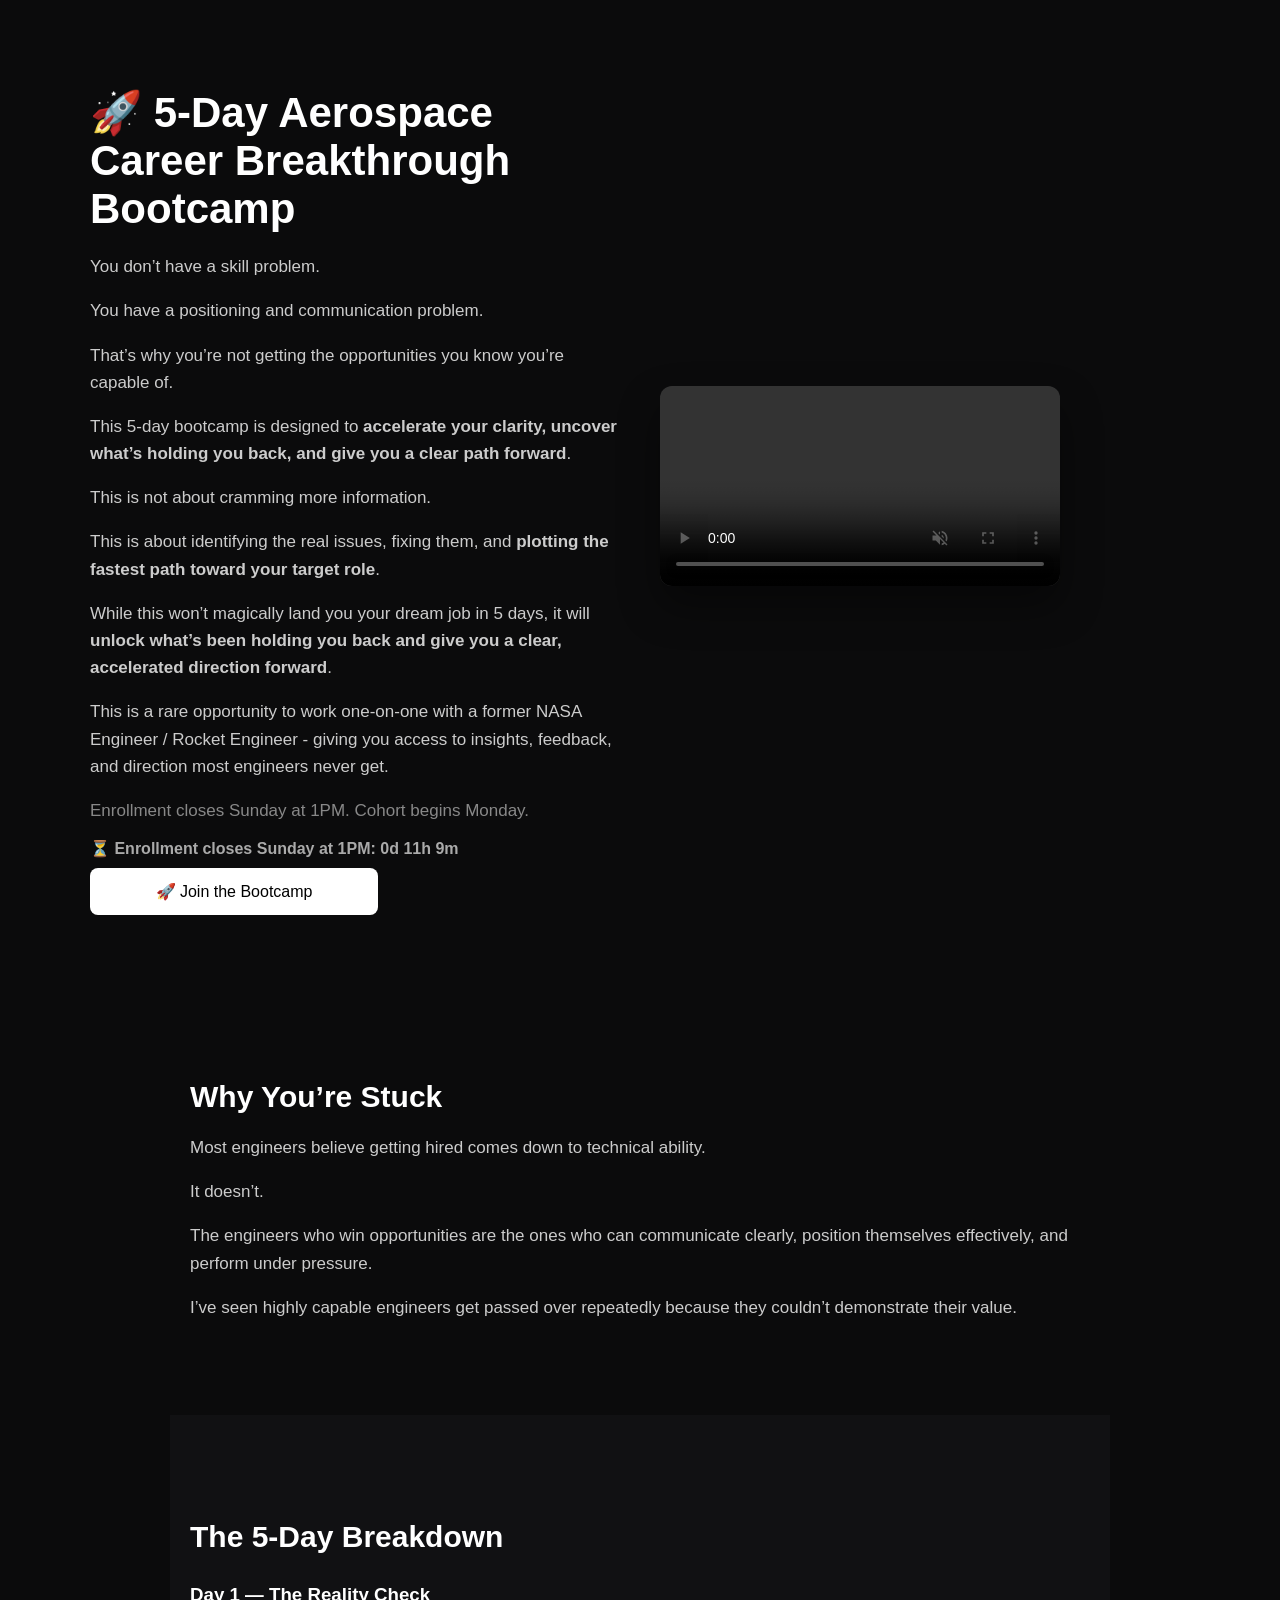
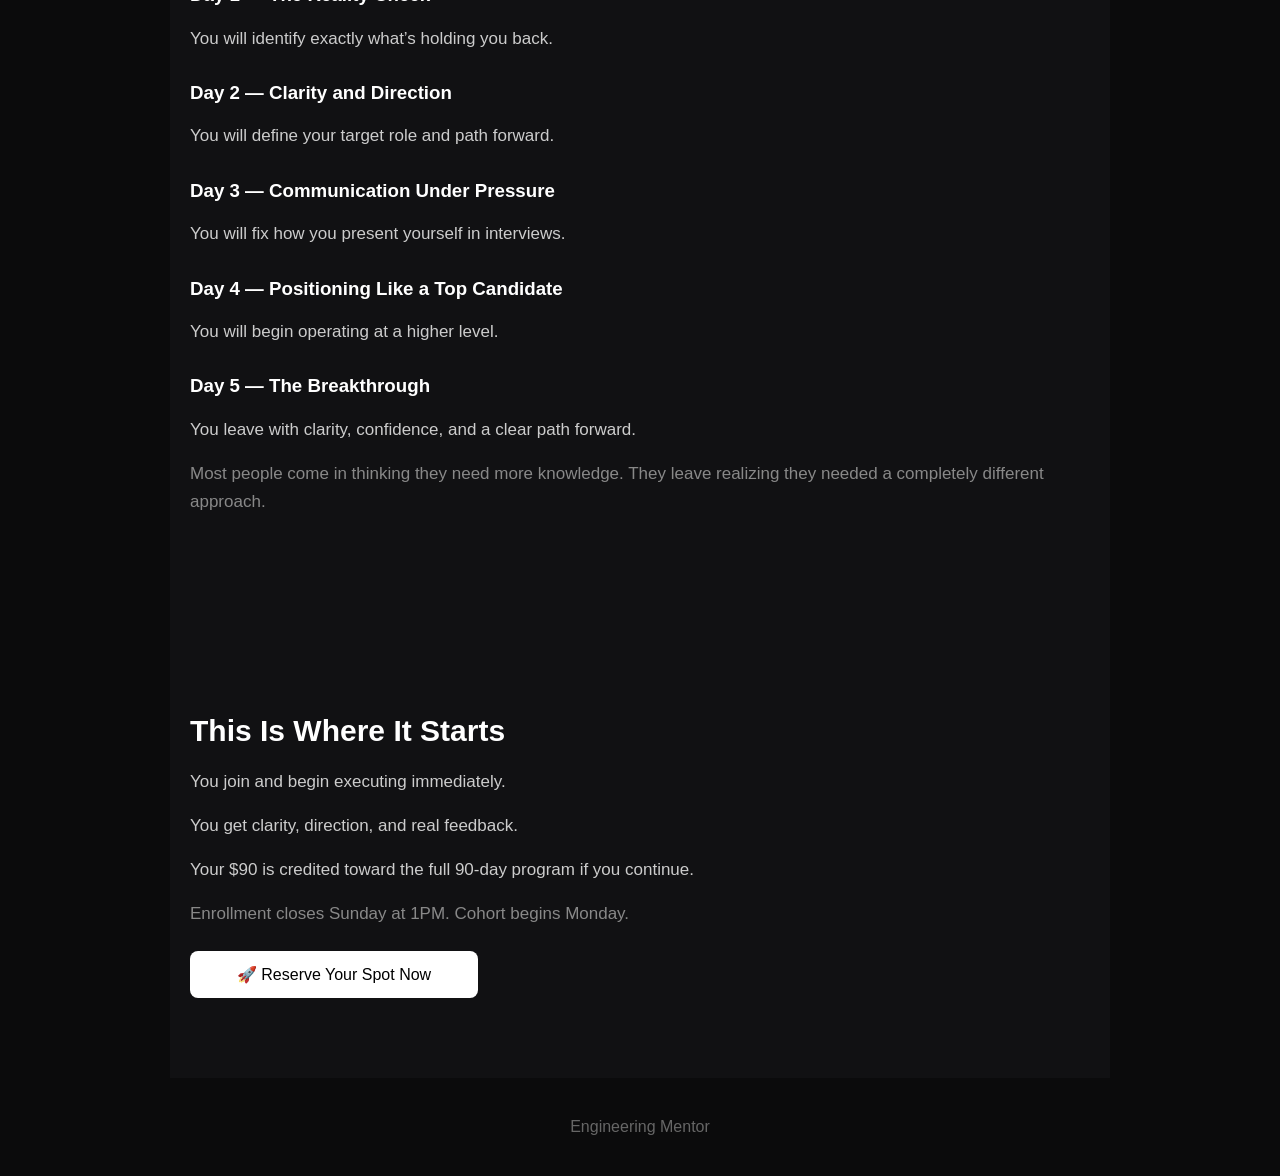
==== commit 529a3df9: "Updated site to ACT bootcamp offer" ====
--- a/challenge.html
+++ b/challenge.html
@@ -2,7 +2,7 @@
 <html lang="en">
 <head>
 <meta charset="UTF-8" />
-<title>5-Day Aerospace Career Breakthrough Bootcamp | Engineering Mentor</title>
+<title>🚀 5-Day Aerospace Career Breakthrough Bootcamp</title>
 <meta name="viewport" content="width=device-width, initial-scale=1.0" />
 
 <style>
@@ -127,15 +127,23 @@
     </p>
 
     <p>
-      This 5-day bootcamp is designed to fix that.
-    </p>
-
-    <p>
-      No theory. No fluff. You will take action immediately, get direct feedback, and identify exactly what’s holding you back.
-    </p>
-
-    <p>
-      This is a rare opportunity to work one-on-one with a former NASA Engineer / Rocket Engineer - giving you access to insights, feedback, and direction most engineers never get - all designed to help you break into the aerospace industry.
+      This 5-day bootcamp is designed to <strong>accelerate your clarity, uncover what’s holding you back, and give you a clear path forward</strong>.
+    </p>
+
+    <p>
+      This is not about cramming more information.
+    </p>
+
+    <p>
+      This is about identifying the real issues, fixing them, and <strong>plotting the fastest path toward your target role</strong>.
+    </p>
+
+    <p>
+      While this won’t magically land you your dream job in 5 days, it will <strong>unlock what’s been holding you back and give you a clear, accelerated direction forward</strong>.
+    </p>
+
+    <p>
+      This is a rare opportunity to work one-on-one with a former NASA Engineer / Rocket Engineer - giving you access to insights, feedback, and direction most engineers never get.
     </p>
 
     <p class="muted">
@@ -189,28 +197,11 @@
   <p>You will begin operating at a higher level.</p>
 
   <h3>Day 5 — The Breakthrough</h3>
-  <p>You leave with clarity, confidence, and a new approach.</p>
+  <p>You leave with clarity, confidence, and a clear path forward.</p>
 
   <p class="muted">
     Most people come in thinking they need more knowledge.  
-    They leave realizing they needed a different approach.
-  </p>
-</div>
-
-<!-- TESTIMONIALS -->
-<div class="section">
-  <h2>What Engineers Realize</h2>
-
-  <p>
-    “I thought I needed more technical skills. Turns out I just needed to communicate what I already knew.”
-  </p>
-
-  <p>
-    “This changed how I approach interviews completely.”
-  </p>
-
-  <p>
-    “I finally understand why I wasn’t getting offers.”
+    They leave realizing they needed a completely different approach.
   </p>
 </div>
 
@@ -244,7 +235,6 @@
   Engineering Mentor
 </div>
 
-<!-- WEEKLY COUNTDOWN SCRIPT (WORKING) -->
 <script>
 function getNextSundayDeadline() {
   const now = new Date();
